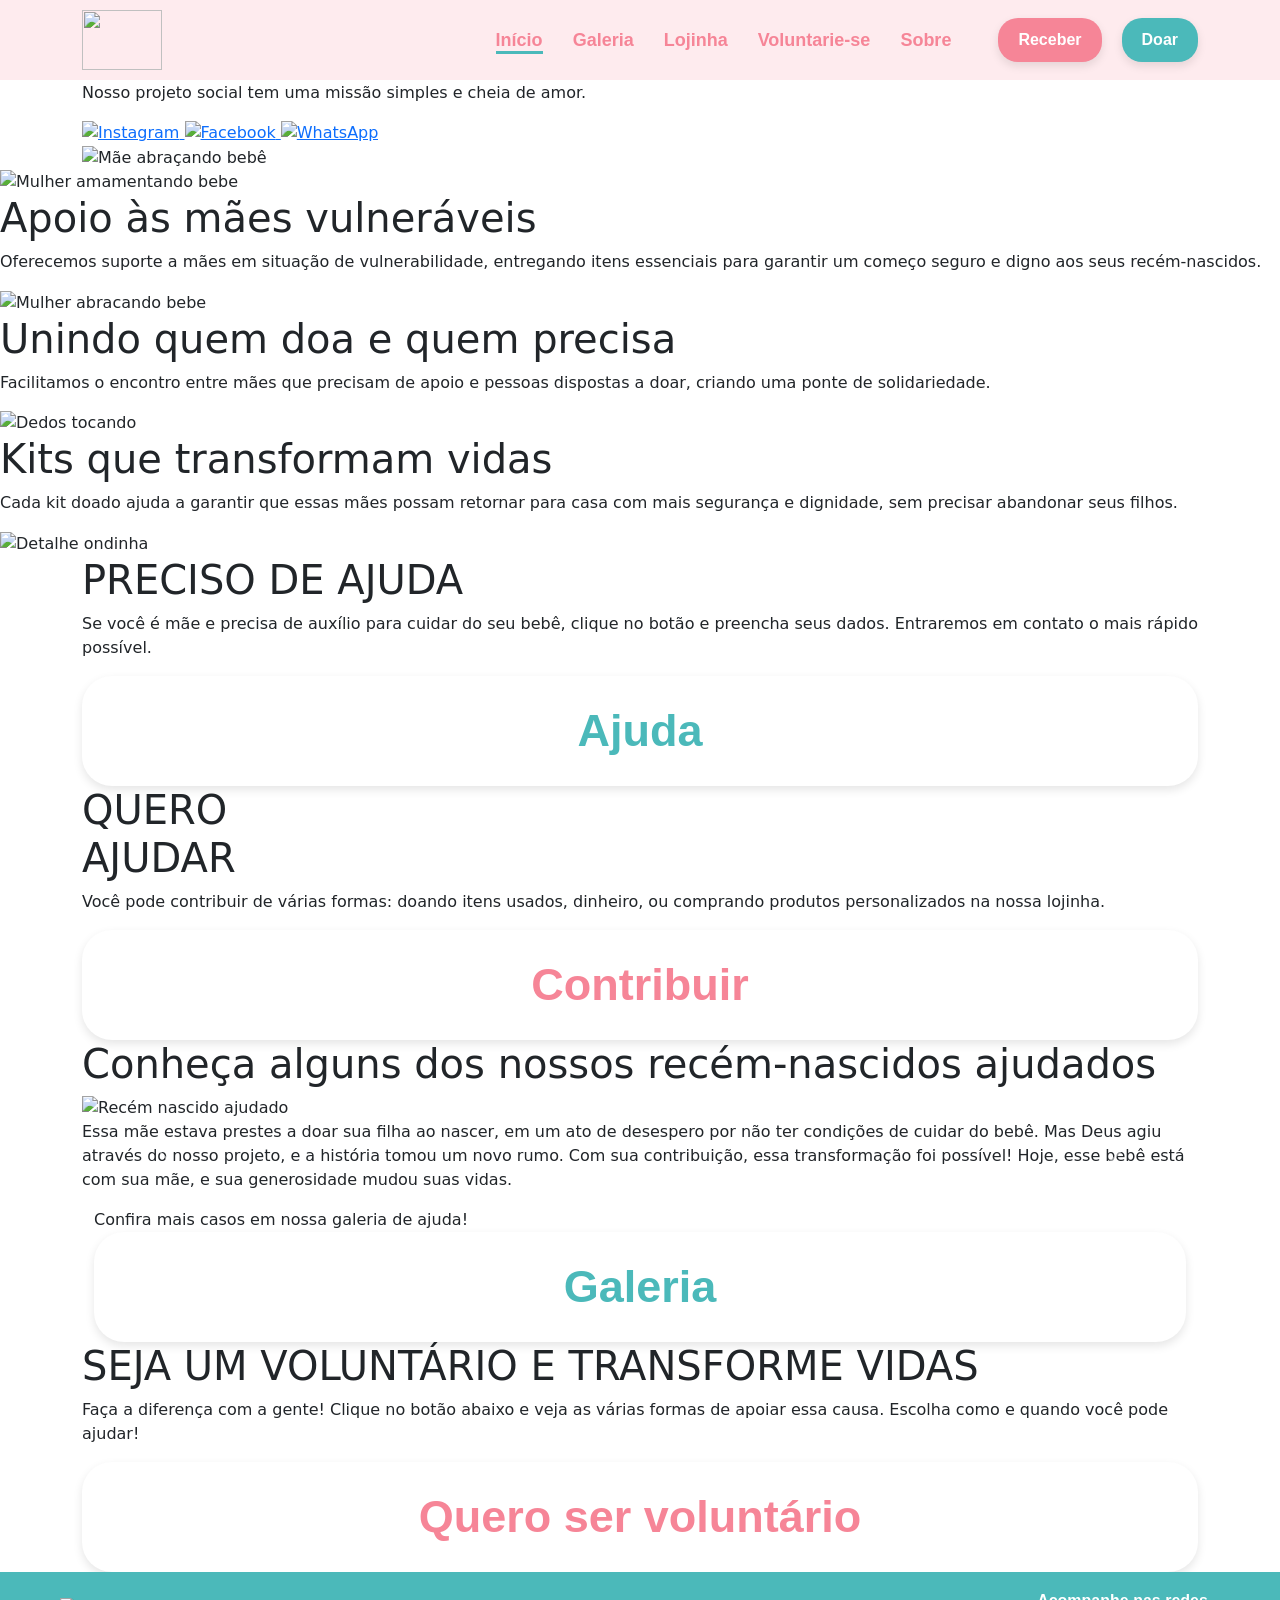
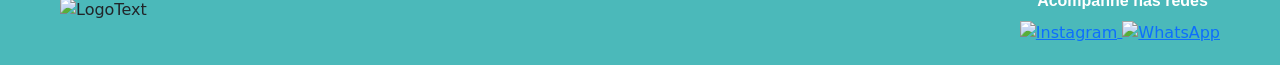
==== index.html @ 445edf2f "refatoração dos componentes js" ====
<!DOCTYPE html>
<html lang="pt-BR">
  <head>
    <meta charset="UTF-8" />
    <meta name="viewport" content="width=device-width, initial-scale=1" />
    <title>Abrace um RN</title>
    <link rel="icon" type="image/x-icon" href="assets/Logo.png" />
    <link
      href="https://fonts.googleapis.com/css2?family=Roboto:wght@300;400;500&display=swap"
      rel="stylesheet"
    />
    <link
      href="https://fonts.googleapis.com/icon?family=Material+Icons"
      rel="stylesheet"
    />
    <link
      href="https://cdn.jsdelivr.net/npm/bootstrap@5.3.5/dist/css/bootstrap.min.css"
      rel="stylesheet"
      integrity="sha384-SgOJa3DmI69IUzQ2PVdRZhwQ+dy64/BUtbMJw1MZ8t5HZApcHrRKUc4W0kG879m7"
      crossorigin="anonymous"
    />
    <link href="css/reset.css" rel="stylesheet" />
    <link href="css/globals.css" rel="stylesheet" />
    <link href="css/home.css" rel="stylesheet" />

    <script
      src="https://cdn.jsdelivr.net/npm/bootstrap@5.3.5/dist/js/bootstrap.min.js"
      integrity="sha384-VQqxDN0EQCkWoxt/0vsQvZswzTHUVOImccYmSyhJTp7kGtPed0Qcx8rK9h9YEgx+"
      crossorigin="anonymous"
      defer
    ></script>
    <script defer src="js/custom-elements.js"></script>
    <script type="module" src="src/pages/home/home-viewmodel.js"></script>
  </head>
  <body class="mat-typography">
    <app-header></app-header>

    <main>
      <section class="home-hero-container">
        <div class="container">
          <div class="home-hero__texts">
            <div aria-hidden="true" class="svg-blob">
              <img
                src="./assets/Blob inteiro.svg"
                alt="Fundo Rosa"
                class="svg-blob-image"
              />
            </div>

            <div class="home-hero__content">
              <h1>Bem-vindo ao Projeto <span>Abrace um Recém-nascido</span></h1>
              <p>
                Nosso projeto social tem uma missão simples e cheia de amor.
              </p>
              <div class="social-icons">
                <a target="_blank" href="https://www.instagram.com/abraceumrn/">
                  <img src="./assets/instagram.svg" alt="Instagram" />
                </a>
                <a target="_blank" href="#">
                  <img src="./assets/facebook.svg" alt="Facebook" />
                </a>
                <a
                  target="_blank"
                  href="https://api.whatsapp.com/send/?phone=5583987075415&text=&type=phone_number&app_absent=0"
                >
                  <img src="./assets/wpp.svg" alt="WhatsApp" />
                </a>
              </div>
            </div>
          </div>

          <div class="home-hero__img__container">
            <div class="home-hero__img">
              <img
                src="./assets/img-mulher-abracando-bebe.webp"
                alt="Mãe abraçando bebê"
              />
            </div>
          </div>
        </div>
      </section>

      <section class="app-missao">
        <div>
          <img
            src="./assets/svg-mulher-amamentando-bebe.svg"
            alt="Mulher amamentando bebe"
            class="svg-mulher-amamentando"
            width="131"
            height="160"
          />
          <h1>Apoio às mães vulneráveis</h1>
          <p>
            Oferecemos suporte a mães em situação de vulnerabilidade, entregando
            itens essenciais para garantir um começo seguro e digno aos seus
            recém-nascidos.
          </p>
        </div>
        <div>
          <img
            src="./assets/svg-mulher-abracando-bebe.svg"
            alt="Mulher abracando bebe"
            class="svg-mulher-abracando"
            width="158"
            height="160"
          />
          <h1>Unindo quem doa e quem precisa</h1>
          <p>
            Facilitamos o encontro entre mães que precisam de apoio e pessoas
            dispostas a doar, criando uma ponte de solidariedade.
          </p>
        </div>
        <div>
          <img
            src="./assets/svg-dedos-tocando.svg"
            alt="Dedos tocando"
            class="svg-dedos-tocando"
            width="180"
            height="122"
          />
          <h1>Kits que transformam vidas</h1>
          <p>
            Cada kit doado ajuda a garantir que essas mães possam retornar para
            casa com mais segurança e dignidade, sem precisar abandonar seus
            filhos.
          </p>
        </div>
      </section>

      <section class="app-participar-doacao">
        <img
          src="./assets/svg-detalhe-ondinha.svg"
          alt="Detalhe ondinha"
          class="svg-detalhe-ondinha"
        />

        <div class="container">
          <div class="container-preciso-ajuda card-participar-doacao">
            <h1>PRECISO DE AJUDA</h1>
            <p>
              Se você é mãe e precisa de auxílio para cuidar do seu bebê, clique
              no botão e preencha seus dados. Entraremos em contato o mais
              rápido possível.
            </p>
            <app-button href="receber.html" variant="branco-letra-azul"> Ajuda </app-button>
          </div>

          <div class="container-quero-ajuda card-participar-doacao">
            <h1>
              QUERO <br />
              AJUDAR
            </h1>
            <p>
              Você pode contribuir de várias formas: doando itens usados,
              dinheiro, ou comprando produtos personalizados na nossa lojinha.
            </p>
            <app-button href="doar-inicial.html" variant="branco-letra-rosa">
              Contribuir
            </app-button>
          </div>
        </div>
      </section>

      <section class="app-conhecer-ajudados container">
        <h1>Conheça alguns dos nossos <span>recém-nascidos </span> ajudados</h1>

        <div
          data-bs-ride="carousel"
          id="carousel-conhecer-ajudados"
          class="carousel slide"
        >
          <div class="carousel-inner-container">
            <button
              class="carousel-control-prev"
              type="button"
              data-bs-target="#carousel-conhecer-ajudados"
              data-bs-slide="prev"
            >
              <span
                class="carousel-control-prev-icon"
                aria-hidden="true"
              ></span>
              <span class="visually-hidden">Anterior</span>
            </button>

            <div class="carousel-inner">
              <!-- Rendered by HomeViewModel -->
            </div>

            <button
              class="carousel-control-next"
              type="button"
              data-bs-target="#carousel-conhecer-ajudados"
              data-bs-slide="next"
            >
              <span
                class="carousel-control-next-icon"
                aria-hidden="true"
              ></span>
              <span class="visually-hidden">Próximo</span>
            </button>
          </div>

          <div class="carousel-indicators">
            <!-- Rendered by HomeViewModel -->
          </div>
        </div>

        <div class="content-abaixo-de-ajudados container">
          <span>Confira mais casos em nossa galeria de ajuda!</span>
          <app-button variant="branco-letra-azul" href="galeria.html"> Galeria </app-button>
        </div>

        <div class="rolar-pra-cima"></div>
      </section>
      <section class="app-voluntarie-se">
        <div class="container-voluntarie-se container">
          <h1>SEJA UM VOLUNTÁRIO E TRANSFORME VIDAS</h1>
          <p>
            Faça a diferença com a gente! Clique no botão abaixo e veja as
            várias formas de apoiar essa causa. Escolha como e quando você pode
            ajudar!
          </p>
          <app-button variant="branco-letra-rosa" href="voluntarie-se.html">
            Quero ser voluntário
          </app-button>
        </div>
      </section>
    </main>

    <app-footer></app-footer>
  </body>
</html>
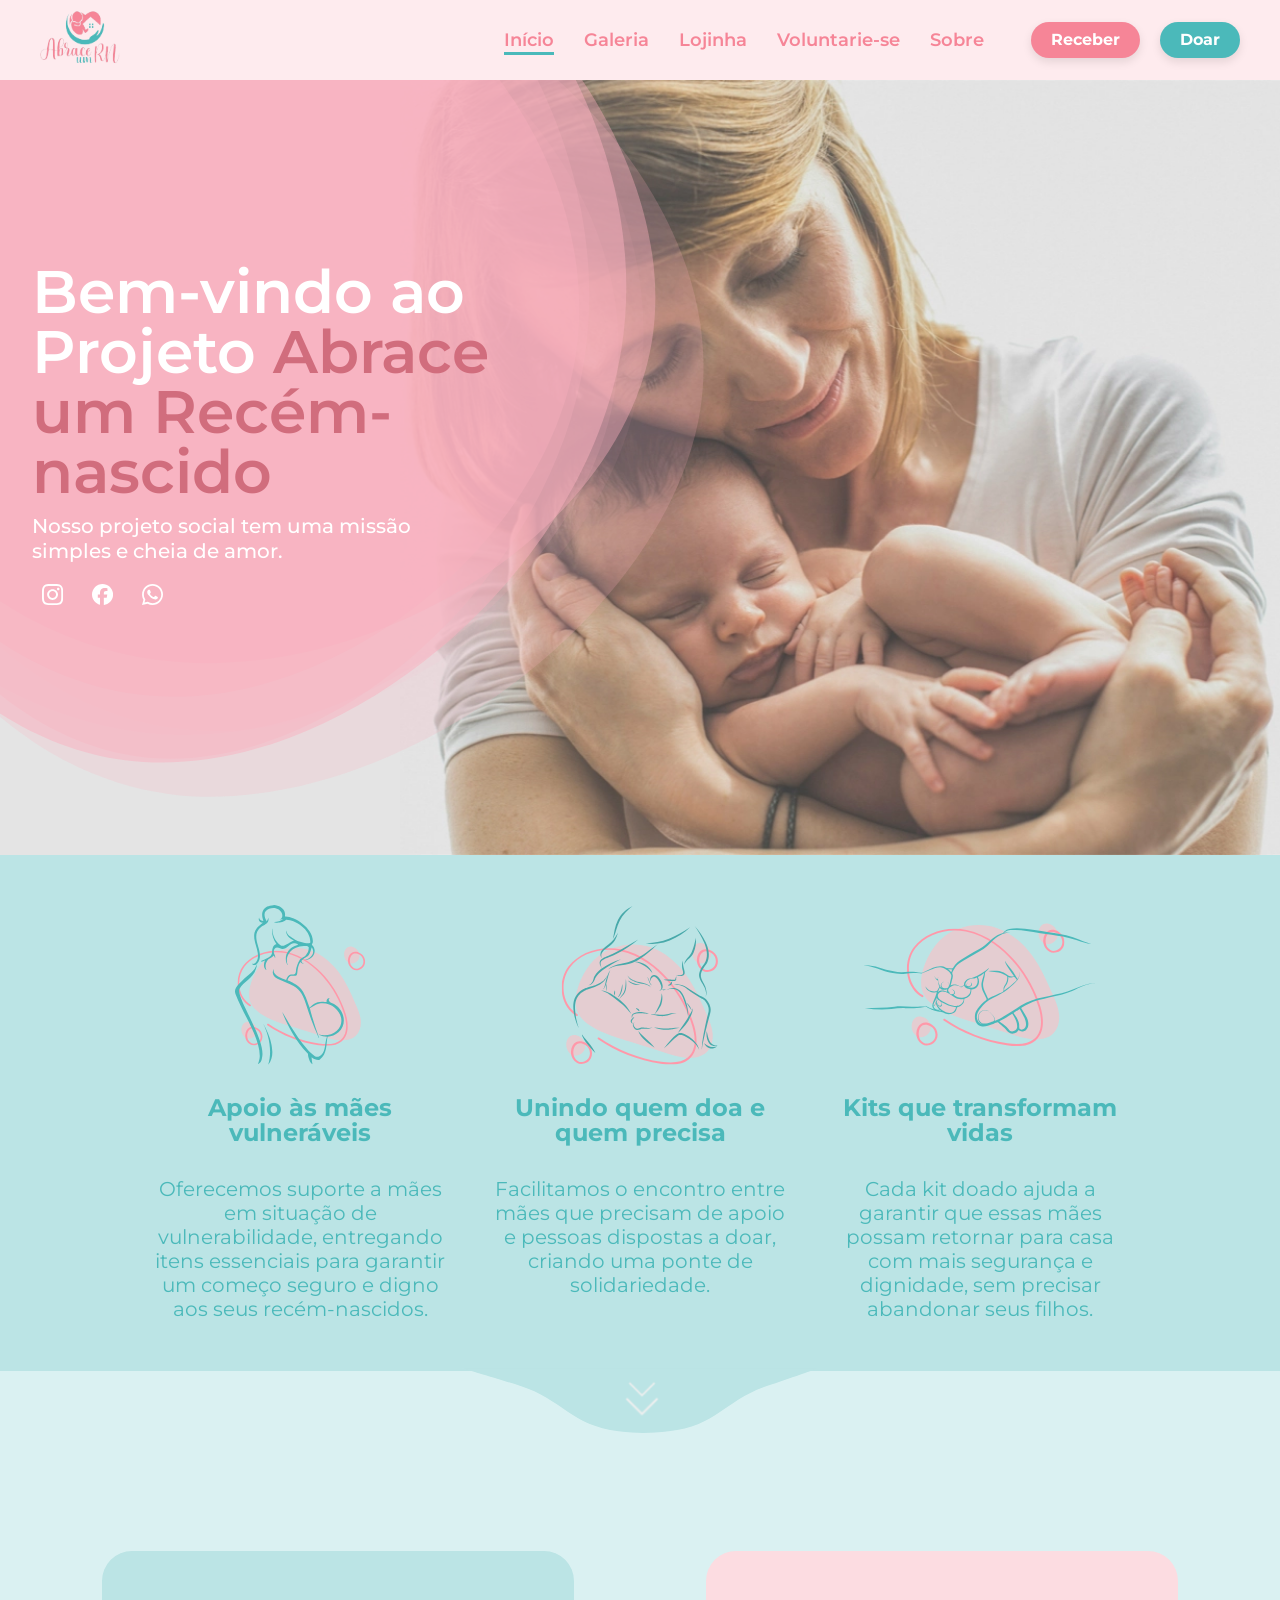
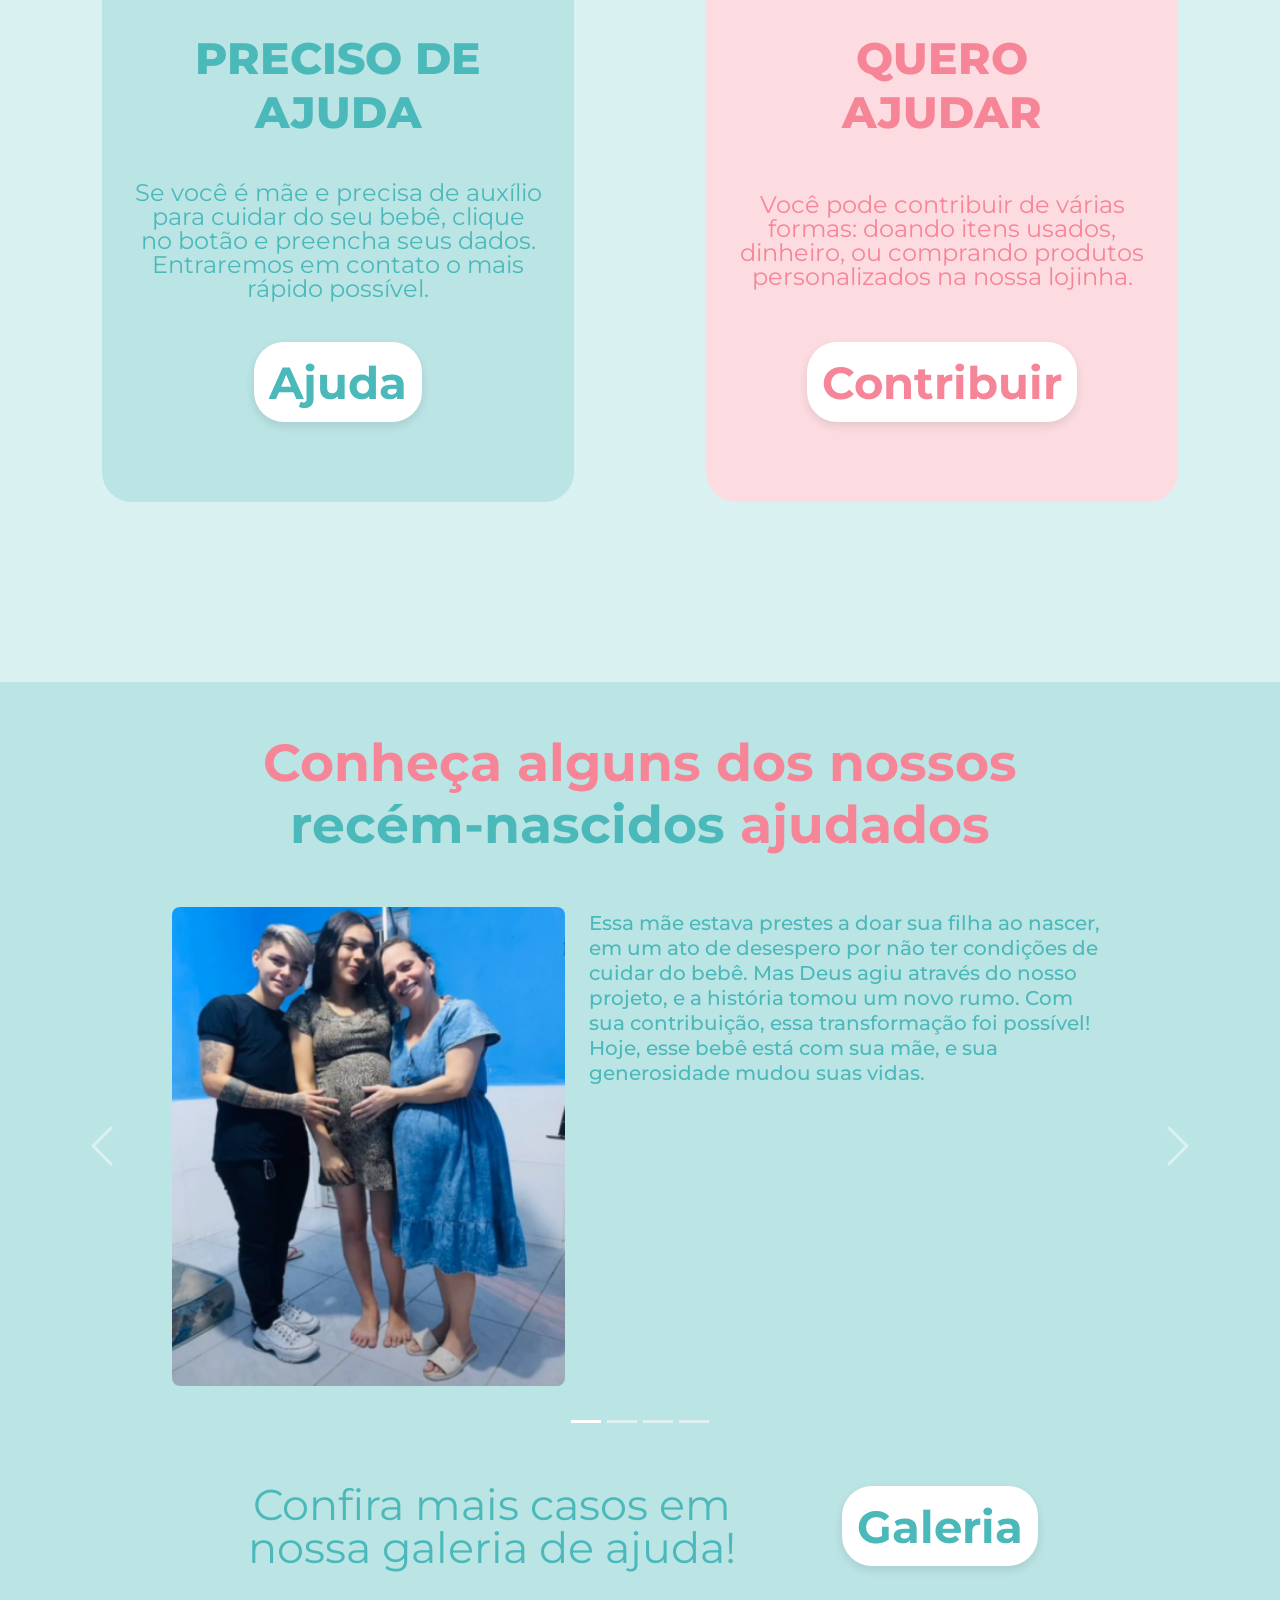
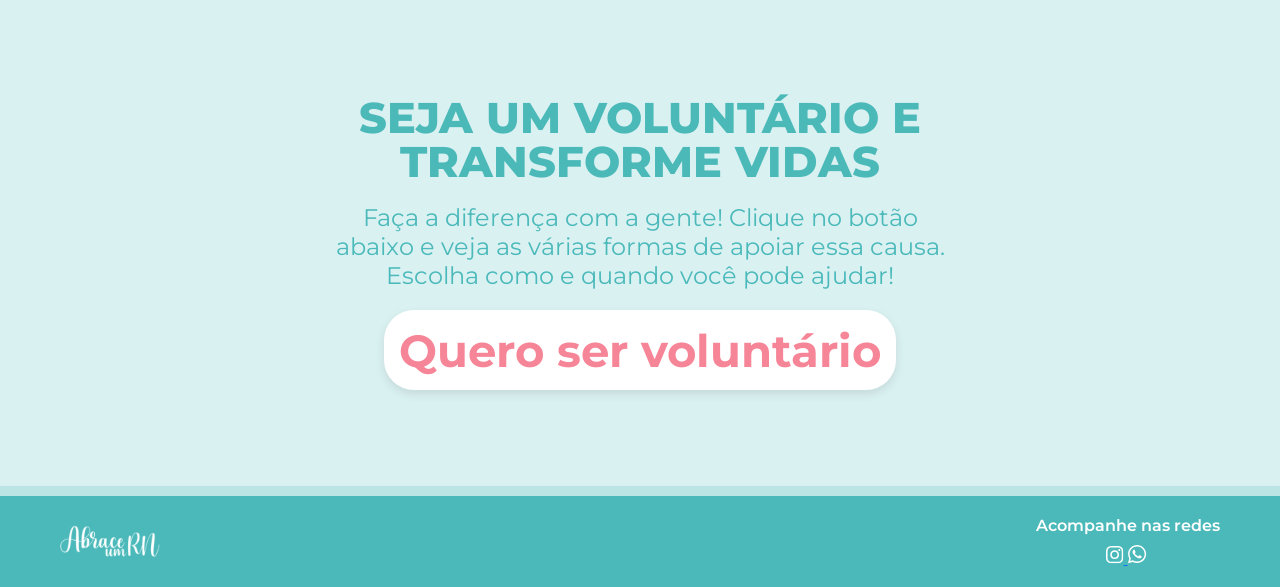
==== commit 5efb6833: "implementa a retafortação de assets e a mudanção das pasta js, css, e assets para dentro de src, alé" ====
--- a/index.html
+++ b/index.html
@@ -4,7 +4,7 @@
     <meta charset="UTF-8" />
     <meta name="viewport" content="width=device-width, initial-scale=1" />
     <title>Abrace um RN</title>
-    <link rel="icon" type="image/x-icon" href="assets/Logo.png" />
+    <link rel="icon" type="image/x-icon" href="src/assets/shared/Logo.png" />
     <link
       href="https://fonts.googleapis.com/css2?family=Roboto:wght@300;400;500&display=swap"
       rel="stylesheet"
@@ -19,9 +19,9 @@
       integrity="sha384-SgOJa3DmI69IUzQ2PVdRZhwQ+dy64/BUtbMJw1MZ8t5HZApcHrRKUc4W0kG879m7"
       crossorigin="anonymous"
     />
-    <link href="css/reset.css" rel="stylesheet" />
-    <link href="css/globals.css" rel="stylesheet" />
-    <link href="css/home.css" rel="stylesheet" />
+    <link href="src/css/reset.css" rel="stylesheet" />
+    <link href="src/css/globals.css" rel="stylesheet" />
+    <link href="src/css/home.css" rel="stylesheet" />
 
     <script
       src="https://cdn.jsdelivr.net/npm/bootstrap@5.3.5/dist/js/bootstrap.min.js"
@@ -29,7 +29,7 @@
       crossorigin="anonymous"
       defer
     ></script>
-    <script defer src="js/custom-elements.js"></script>
+    <script defer src="src/js/custom-elements.js"></script>
     <script type="module" src="src/pages/home/home-viewmodel.js"></script>
   </head>
   <body class="mat-typography">
@@ -41,7 +41,7 @@
           <div class="home-hero__texts">
             <div aria-hidden="true" class="svg-blob">
               <img
-                src="./assets/Blob inteiro.svg"
+                src="./src/assets/home/Blob inteiro.svg"
                 alt="Fundo Rosa"
                 class="svg-blob-image"
               />
@@ -54,16 +54,16 @@
               </p>
               <div class="social-icons">
                 <a target="_blank" href="https://www.instagram.com/abraceumrn/">
-                  <img src="./assets/instagram.svg" alt="Instagram" />
+                  <img src="./src/assets/shared/instagram.svg" alt="Instagram" />
                 </a>
                 <a target="_blank" href="#">
-                  <img src="./assets/facebook.svg" alt="Facebook" />
+                  <img src="./src/assets/home/facebook.svg" alt="Facebook" />
                 </a>
                 <a
                   target="_blank"
                   href="https://api.whatsapp.com/send/?phone=5583987075415&text=&type=phone_number&app_absent=0"
                 >
-                  <img src="./assets/wpp.svg" alt="WhatsApp" />
+                  <img src="./src/assets/shared/wpp.svg" alt="WhatsApp" />
                 </a>
               </div>
             </div>
@@ -72,7 +72,7 @@
           <div class="home-hero__img__container">
             <div class="home-hero__img">
               <img
-                src="./assets/img-mulher-abracando-bebe.webp"
+                src="./src/assets/home/img-mulher-abracando-bebe.webp"
                 alt="Mãe abraçando bebê"
               />
             </div>
@@ -83,7 +83,7 @@
       <section class="app-missao">
         <div>
           <img
-            src="./assets/svg-mulher-amamentando-bebe.svg"
+            src="./src/assets/home/svg-mulher-amamentando-bebe.svg"
             alt="Mulher amamentando bebe"
             class="svg-mulher-amamentando"
             width="131"
@@ -98,7 +98,7 @@
         </div>
         <div>
           <img
-            src="./assets/svg-mulher-abracando-bebe.svg"
+            src="./src/assets/home/svg-mulher-abracando-bebe.svg"
             alt="Mulher abracando bebe"
             class="svg-mulher-abracando"
             width="158"
@@ -112,7 +112,7 @@
         </div>
         <div>
           <img
-            src="./assets/svg-dedos-tocando.svg"
+            src="./src/assets/home/svg-dedos-tocando.svg"
             alt="Dedos tocando"
             class="svg-dedos-tocando"
             width="180"
@@ -129,7 +129,7 @@
 
       <section class="app-participar-doacao">
         <img
-          src="./assets/svg-detalhe-ondinha.svg"
+          src="./src/assets/home/svg-detalhe-ondinha.svg"
           alt="Detalhe ondinha"
           class="svg-detalhe-ondinha"
         />
--- a/src/css/globals.css
+++ b/src/css/globals.css
@@ -0,0 +1,339 @@
+@import "https://fonts.googleapis.com/css2?family=Montserrat:wght@400;500;600;700;800;900&display=swap";
+
+:root {
+  --rosa-claro: #feebee;
+  --rosa-escuro: #f68597;
+  --azul-claro: #bbe4e5;
+  --azul-medio: #8fd3d5;
+  --azul-escuro: #4bb9ba;
+
+  --header-height: 80px;
+}
+
+*,
+*:before,
+*:after {
+  margin: 0;
+  padding: 0;
+  box-sizing: border-box;
+}
+
+html,
+body {
+  margin: 0;
+  padding: 0;
+  height: 100%;
+}
+
+body {
+  font-family: "Montserrat", sans-serif;
+  background-color: var(--azul-claro);
+  color: var(--azul-escuro);
+  padding-top: var(--header-height);
+  min-height: 100vh;
+}
+
+.container {
+  max-width: calc(1256px + 2rem);
+  padding: 0 2rem;
+  width: 100%;
+  margin: 0 auto;
+}
+
+.toast {
+  color: #000;
+}
+
+@media (max-width: 768px) {
+  .container {
+    padding: 0 1rem;
+  }
+  
+}
+
+.bg-azul {
+  background-color: var(--azul-claro);
+  height: 100%;
+}
+
+/* Header */
+.app-header {
+  background-color: var(--rosa-claro);
+  width: 100%;
+  position: fixed;
+  top: 0;
+  left: 0;
+  z-index: 100;
+  height: var(--header-height);
+}
+
+.app-header-content {
+  display: flex;
+  align-items: center;
+  justify-content: space-between;
+  font-family: "Montserrat", sans-serif;
+  font-weight: 600;
+  height: 100%;
+}
+
+.desktop-nav {
+  display: flex;
+  align-items: center;
+  gap: 2rem;
+}
+
+.desktop-nav-links {
+  display: flex;
+  align-items: center;
+  list-style: none;
+  padding: 0;
+  margin: 0;
+}
+
+.desktop-nav-links li {
+  margin: 0 15px;
+}
+
+.desktop-nav-links a {
+  position: relative;
+  margin-bottom: 8px;
+  text-decoration: none;
+  color: var(--rosa-escuro);
+  font-size: 18px;
+}
+
+.desktop-nav-links a.active::after {
+  content: "";
+  position: absolute;
+  width: 100%;
+  height: 3px;
+  background-color: var(--azul-escuro);
+  bottom: 0;
+  left: 0;
+  transform: translateY(4px);
+}
+
+.desktop-nav-buttons {
+  display: flex;
+  align-items: center;
+  gap: 20px;
+}
+
+.nav-toggle {
+  display: none;
+  cursor: pointer;
+  margin-left: 150px;
+}
+
+.menu-icon {
+  display: flex;
+  flex-direction: column;
+  justify-content: space-between;
+  width: 30px;
+  height: 20px;
+}
+
+.menu-icon span {
+  display: block;
+  width: 100%;
+  height: 3px;
+  background-color: var(--rosa-escuro);
+  transition: 0.3s;
+}
+
+.sidebar-container {
+  --bs-offcanvas-bg: var(--rosa-claro);
+}
+
+.sidebar-nav-links {
+  list-style: none;
+  padding: 0 1rem;
+  margin: 0;
+  display: flex;
+  flex-direction: column;
+}
+
+.sidebar-nav-links li {
+  margin: 20px 0;
+}
+
+.sidebar-nav-links a {
+  text-decoration: none;
+  color: var(--rosa-escuro);
+  font-size: 18px;
+  position: relative;
+}
+
+.sidebar-nav-links a.active {
+  font-weight: bold;
+}
+
+.sidebar-nav-links a.active::after {
+  content: "";
+  position: absolute;
+  width: 100%;
+  height: 3px;
+  background-color: var(--azul-escuro);
+  bottom: 0;
+  left: 0;
+  transform: translateY(4px);
+}
+
+.sidebar-buttons {
+  display: flex;
+  align-items: center;
+  gap: 20px;
+}
+
+@media (min-width: 768px) {
+  .nav-toggle {
+    display: none;
+  }
+
+  .sidebar {
+    display: none;
+  }
+}
+
+@media (max-width: 1023px) {
+  .desktop-nav {
+    display: none;
+  }
+
+  .nav-toggle {
+    display: block;
+  }
+
+  .sidebar {
+    display: flex;
+    flex-direction: column;
+    gap: 1rem;
+  }
+}
+
+/* Footer */
+/* Envolve o conteúdo principal */
+.content {
+  flex: 1;
+}
+
+/* Estilo do footer */
+footer {
+  background-color: var(--azul-escuro);
+  padding: 20px 0;
+  text-align: center;
+  margin-top: auto;
+}
+
+.footer-container {
+  display: flex;
+  justify-content: space-between;
+  align-items: center;
+  max-width: 1200px;
+  margin: 0 auto;
+  padding: 0 20px;
+}
+
+.footer-left {
+  display: flex;
+  align-items: center;
+}
+
+.footer-logo {
+  height: 40px;
+  margin-right: 10px;
+}
+
+.footer-right p {
+  margin: 0 0 10px 0;
+  color: #fff;
+  text-align: right;
+  font-family: "Montserrat", sans-serif;
+  font-size: 16px;
+  font-weight: 600;
+  line-height: normal;
+  width: 188px;
+}
+
+.social-icons a img {
+  height: 24px;
+  margin: 0 10px;
+}
+
+.social-icons a {
+  text-decoration: none;
+}
+
+/* Botao */
+.botao {
+  display: flex;
+  align-items: center;
+  justify-content: center;
+  border: none;
+  outline: none;
+  font-weight: 700;
+  cursor: pointer;
+  border-radius: 30px;
+  text-decoration: none;
+  font-family: "Montserrat", sans-serif;
+  padding: 10px 20px;
+  font-size: 1rem;
+  transition: background-color 0.3s ease, color 0.3s ease, transform 0.3s ease;
+  box-shadow: 0 4px 10px rgba(0, 0, 0, 0.1);
+}
+
+.botao:hover {
+  opacity: 0.9;
+  transform: scale(1.05);
+}
+
+.botao:disabled {
+  opacity: 0.6;
+  cursor: not-allowed;
+}
+
+.botao.pequeno-rosa {
+  background-color: var(--rosa-escuro);
+  color: white;
+  border-radius: 20px;
+}
+
+.botao.pequeno-azul {
+  background-color: var(--azul-escuro);
+  color: white;
+  border-radius: 20px;
+}
+
+.botao.pequeno-branco {
+  background-color: white;
+  padding: 8px 30px;
+  border-radius: 10px;
+  color: var(--rosa-escuro);
+}
+
+.botao.branco-letra-azul {
+  background-color: white;
+  color: var(--azul-escuro);
+  height: 110px;
+  width: 100%;
+  font-size: 45px;
+}
+
+.botao.branco-letra-rosa {
+  background-color: white;
+  color: var(--rosa-escuro);
+  width: 100%;
+  height: 110px;
+  font-size: 45px;
+}
+
+.botao.rosa-letra-branca {
+  background-color: var(--rosa-escuro);
+  color: white;
+  width: 280px;
+  height: 100px;
+  padding: 15px;
+  font-size: 45.984px;
+  display: block;
+  margin: 0 auto;
+}
--- a/src/css/home.css
+++ b/src/css/home.css
@@ -0,0 +1,732 @@
+.home-hero-container {
+  background-color: #e4e4e4;
+  width: 100%;
+  height: auto;
+  margin: 0;
+  padding: 0;
+  overflow: hidden;
+}
+
+.home-hero-container .container {
+  display: flex;
+  justify-content: space-between;
+  flex-wrap: wrap-reverse;
+  position: relative;
+  height: calc(95vh - var(--header-height));
+  min-height: 600px;
+}
+
+.home-hero__texts {
+  flex: 1 1 416px;
+  width: 100%;
+  max-width: 472px;
+  margin-top: 15%;
+}
+
+.home-hero__texts .svg-blob {
+  position: absolute;
+  left: -25%;
+  top: -40%;
+  z-index: 1;
+  max-width: 1100px;
+  width: 100vw;
+  min-width: 880px;
+  pointer-events: none;
+}
+
+.home-hero__texts .svg-blob img {
+  width: 100%;
+  height: 100%;
+}
+
+.home-hero__content {
+  position: relative;
+  z-index: 2;
+  display: flex;
+  flex-direction: column;
+  gap: 0.75rem;
+  align-items: flex-start;
+  justify-content: center;
+}
+
+.home-hero__content h1 {
+  color: #ffffff;
+  font-size: 3.75rem;
+  font-weight: 600;
+  line-height: 3.75rem;
+}
+
+.home-hero__content h1 span {
+  color: #d16d7d;
+}
+
+.home-hero__content p {
+  color: #ffffff;
+  max-width: 400px;
+  width: 100%;
+  font-weight: 500;
+  font-size: 1.25rem;
+  line-height: 1.25;
+}
+
+.home-hero__content .social-icons {
+  display: flex;
+  align-items: center;
+  gap: 0.5rem;
+  margin-top: 0.5rem;
+}
+
+.home-hero__content .social-icons img {
+  width: 22px;
+  height: auto;
+}
+
+.home-hero__img__container {
+  display: flex;
+  flex: 1 1 670px;
+  height: 100%;
+  position: absolute;
+  top: 0;
+  right: 0;
+}
+
+.home-hero__img {
+  margin-top: auto;
+  height: 100%;
+}
+
+.home-hero__img img {
+  width: 100%;
+  height: 100%;
+  max-width: 100%;
+  object-fit: cover;
+}
+
+@media(max-width: 1149px) {
+  .home-hero__texts {
+    max-width: none;
+    flex-basis: 0%;
+  }
+
+  .home-hero__content {
+    max-width: 472px;
+  }
+
+  .home-hero__img {
+    height: 100%;
+    width: 100%;
+  }
+}
+
+@media(max-width: 1023px) {
+  .home-hero__img img {
+    transform: translateX(18rem);
+  }
+}
+
+/* Media Queries */
+@media (max-width: 768px) {
+  .home-hero__texts {
+    margin-top: 25%;
+  }
+
+  .home-hero__texts .svg-blob {
+    top: -155px;
+    width: 100%;
+    left: -175px;
+    min-width: 750px;
+  }
+
+  .home-hero__content h1 {
+    font-size: 3rem;
+    line-height: 3rem;
+  }
+
+  .home-hero__img img {
+    object-fit: initial;
+    transform: translateX(0);
+  }
+}
+
+.app-missao {
+  display: flex;
+  justify-content: center;
+  gap: 40px;
+  padding: 50px 40px;
+  background: var(--azul-claro);
+  flex-wrap: wrap;
+}
+
+.app-missao div {
+  text-align: center;
+  max-width: 300px;
+  flex-grow: 1;
+  display: flex;
+  flex-direction: column;
+  align-items: center;
+  height: 100%;
+}
+
+.app-missao img {
+  height: 160px;
+}
+
+.app-missao .svg-dedos-tocando {
+  max-width: 234px;
+  width: 100%;
+}
+
+.app-missao h1 {
+  display: flex;
+  flex-direction: column;
+  justify-content: center;
+  flex-shrink: 0;
+  color: var(--azul-escuro);
+  text-align: center;
+  font-size: 24px;
+  font-style: normal;
+  font-weight: 700;
+  line-height: 25px;
+  font-family: "Montserrat", sans-serif;
+  margin-bottom: 2rem;
+  margin-top: 30px;
+}
+
+#apoio-maes h1 {
+  width: 302px;
+  height: 92px;
+}
+
+#unindo-doadores h1 {
+  width: 301px;
+  height: 62px;
+}
+
+#kits-transformam-vidas h1 {
+  width: 336px;
+  height: 48px;
+}
+
+.app-missao p {
+  display: flex;
+  flex-direction: column;
+  justify-content: center;
+  flex-shrink: 0;
+  color: var(--azul-escuro);
+  text-align: center;
+  font-size: 20px;
+  font-style: normal;
+  font-weight: 400;
+  line-height: normal;
+}
+
+#apoio-maes p {
+  width: 300px;
+  height: 76.452px;
+}
+
+#unindo-doadores p {
+  width: 254px;
+  height: 88px;
+}
+
+#kits-transformam-vidas p {
+  width: 299px;
+  height: 90px;
+}
+
+/* Adiciona um ajuste responsivo */
+@media (max-width: 1024px) {
+  .app-missao {
+    flex-wrap: wrap;
+    gap: 20px;
+    padding: 50px 1.5rem;
+  }
+}
+
+.app-participar-doacao {
+  width: 100%;
+  background: #daf1f2;
+  position: relative;
+  padding: 180px 0;
+}
+
+.app-participar-doacao .container {
+  display: flex;
+  justify-content: space-between;
+  align-items: center;
+  flex-wrap: wrap;
+  gap: 50px;
+  max-width: 1140px;
+}
+
+@media(max-width: 1058px) {
+
+  .app-participar-doacao .container {
+    justify-content: center;
+  }
+}
+
+.app-participar-doacao .botao {
+  max-width: 320px;
+}
+
+.svg-detalhe-ondinha {
+  position: absolute;
+  top: -3px;
+  left: 50%;
+  transform: translateX(-50%);
+  z-index: 2;
+}
+
+.card-participar-doacao {
+  display: flex;
+  flex-direction: column;
+  align-items: center;
+  justify-content: center;
+  text-align: center;
+  gap: 1.25rem;
+  padding: 5rem 2rem;
+  border-radius: 30px;
+  height: 100%;
+  max-height: 580px;
+  max-width: 472px;
+  width: 100%;
+}
+
+.container-preciso-ajuda {
+  background: var(--azul-claro);
+}
+
+.container-quero-ajuda {
+  background: #fcdce1;
+}
+
+.card-participar-doacao h1 {
+  text-align: center;
+  font-weight: 800;
+  font-family: "Montserrat", sans-serif;
+  font-size: 2.75rem;
+  line-height: normal;
+}
+
+.card-participar-doacao p {
+  display: flex;
+  flex-direction: column;
+  justify-content: center;
+
+  max-width: 408px;
+  width: 100%;
+  height: 163px;
+
+  text-align: center;
+  font-size: 1.5rem;
+}
+
+@media (max-width: 768px) {
+  .card-participar-doacao {
+    padding: 3.5rem 1rem;
+  }
+
+  .card-participar-doacao h1 {
+    font-size: 2rem;
+  }
+
+  .card-participar-doacao p {
+    font-size: 1.25rem;
+    height: auto;
+    margin: 1rem 0;
+  }
+
+  .card-participar-doacao .botao {
+    font-size: 2rem;
+    height: auto;
+    padding: 1.5rem;
+    border-radius: 22px;
+  }
+}
+
+.container-preciso-ajuda h1 {
+  color: var(--azul-escuro);
+}
+
+.container-preciso-ajuda p {
+  color: var(--azul-escuro);
+}
+
+.container-quero-ajuda h1 {
+  color: var(--rosa-escuro);
+}
+
+.container-quero-ajuda p {
+  color: var(--rosa-escuro);
+}
+
+.app-conhecer-ajudados {
+  width: 100%;
+  flex-shrink: 0;
+
+  h1 {
+    width: 100%;
+    max-width: 800px;
+    margin: 50px auto;
+    color: var(--rosa-escuro);
+    text-align: center;
+    text-shadow: 0px 4px 4px rgba(0, 0, 0, 0);
+    font-size: 3.25rem;
+    font-weight: 700;
+    line-height: 1.2;
+  }
+
+  span {
+    color: var(--azul-escuro);
+  }
+
+  .container-ajudados {
+    max-width: 1400px;
+    width: 100%;
+    display: flex;
+    flex-shrink: 0;
+    gap: 20px;
+    border-radius: 60px;
+    background: #daf1f2;
+    margin: auto;
+    margin-top: 50px;
+    padding: 50px;
+
+    @media (max-width: 768px) {
+      width: 100%;
+      height: 100%;
+    }
+  }
+
+  .container-ajudados img {
+    width: 100%;
+    flex-shrink: 0;
+    border-radius: 30px;
+    flex-wrap: wrap;
+  }
+
+  .container-ajudados p {
+    width: 100%;
+    color: var(--azul-escuro);
+    text-align: justify;
+    font-size: 20px;
+    font-style: normal;
+    font-weight: 400;
+    line-height: normal;
+  }
+
+  .content-abaixo-de-ajudados {
+    margin-top: 50px;
+    margin-bottom: 30px;
+    width: 100%;
+    text-align: center;
+    align-items: center;
+    display: flex;
+    justify-content: center;
+    align-items: center;
+
+    @media (max-width: 768px) {
+      flex-direction: column;
+    }
+
+    span {
+      max-width: 500px;
+      height: 100%;
+      justify-content: space-between;
+      font-size: 43px;
+      font-style: normal;
+      font-weight: 400;
+      line-height: 43.624px;
+      word-wrap: break-word;
+      margin-right: 100px;
+
+      @media (max-width: 768px) {
+        margin-right: 0;
+        width: 100%;
+        margin-bottom: 25%;
+      }
+    }
+  }
+}
+
+.app-conhecer-ajudados .carousel {
+  max-width: 1440px;
+  margin: 0 auto;
+  --bs-carousel-indicator-active-bg: var(--azul-escuro);
+}
+
+#carousel-conhecer-ajudados .carousel-control-prev,
+#carousel-conhecer-ajudados .carousel-control-next {
+  position: static;
+  --bs-carousel-control-icon-filter: brightness(0) saturate(100%) invert(91%) sepia(86%) saturate(1663%) hue-rotate(143deg) brightness(79%) contrast(80%);
+}
+
+#carousel-conhecer-ajudados .carousel-control-next-icon,
+#carousel-conhecer-ajudados .carousel-control-prev-icon {
+  width: 3rem;
+  height: 3rem;
+}
+
+#carousel-conhecer-ajudados .carousel-indicators {
+  position: static;
+  margin-bottom: 0;
+  margin-top: 1.5rem;
+}
+
+#carousel-conhecer-ajudados .carousel-inner-container {
+  display: flex;
+  justify-content: center;
+  align-items: center;
+}
+
+.content-abaixo-de-ajudados .botao {
+  max-width: 320px;
+}
+
+.app-voluntarie-se {
+  width: 100%;
+  padding: 6rem 0;
+  flex-shrink: 0;
+  display: flex;
+  justify-content: center;
+  align-items: center;
+  background-color: #daf1f2;
+  margin-bottom: 10px;
+}
+
+.container-voluntarie-se {
+  display: flex;
+  flex-direction: column;
+  justify-content: center;
+  align-items: center;
+  text-align: center;
+  width: 100%;
+  max-width: 630px;
+}
+
+.container-voluntarie-se h1 {
+  font-size: 32px;
+  font-weight: 600;
+  margin-bottom: 20px;
+  color: #4cb9b9;
+  text-align: center;
+  text-shadow: 0px 4px 4px rgba(0, 0, 0, 0);
+  font-family: Montserrat, sans-serif;
+  font-size: 43px;
+  font-style: normal;
+  font-weight: 800;
+  line-height: 43.624px;
+  text-transform: uppercase;
+}
+
+.container-voluntarie-se p {
+  width: 609px;
+  color: #4bb9ba;
+  text-align: center;
+  font-family: Montserrat, sans-serif;
+  font-size: 24px;
+  font-style: normal;
+  font-weight: 400;
+  line-height: normal;
+  margin-bottom: 20px;
+
+  @media (max-width: 768px) {
+    width: 100%;
+    height: auto;
+  }
+}
+
+.container-voluntarie-se .botao {
+  font-size: 2rem;
+  width: max-content;
+}
+
+@media (max-width: 768px) {
+  .container-voluntarie-se h1 {
+    font-size: 2.25rem;
+  }
+
+  .container-voluntarie-se .botao {
+    width: 100%;
+  }
+}
+
+.card-ajudados {
+  display: flex;
+  gap: 1.5rem;
+}
+
+.card-ajudados img {
+  max-width: 393px;
+  width: 100%;
+  border-radius: 8px;
+  flex-shrink: 0;
+}
+
+.card-ajudados p {
+  font-size: 1.25rem;
+  line-height: 1.25;
+  font-weight: 500;
+  margin-top: 0.25rem;
+}
+
+@media (max-width: 920px) {
+  .card-ajudados {
+    flex-direction: column;
+    align-items: center;
+  }
+
+  .card-ajudados img {
+    height: 100%;
+    max-height: 424px;
+    object-fit: cover;
+    object-position: top;
+  }
+
+  .card-ajudados p {
+    text-align: center;
+  }
+}
+
+@media (max-width: 768px) {
+  .app-conhecer-ajudados.container {
+    padding: 0 1rem;
+  }
+
+  .app-conhecer-ajudados h1 {
+    font-size: 2.25rem;
+  }
+
+  .card-ajudados p {
+    font-size: 1.125rem;
+  }
+
+  #carousel-conhecer-ajudados .carousel-control-next-icon,
+  #carousel-conhecer-ajudados .carousel-control-prev-icon {
+    width: 2rem;
+    height: 2rem;
+  }
+
+  .img-carousel {
+    display: block;
+  }
+
+  .container-ajudados {
+    display: none !important;
+  }
+
+  .img-um {
+    display: flex;
+    justify-content: center;
+    align-items: center;
+    height: 100%;
+  }
+
+  .img-um img {
+    max-width: 100%;
+    max-height: 100%;
+    border-radius: 20px;
+  }
+}
+
+.image-container {
+  position: relative;
+  z-index: 1;
+}
+
+.text-overlay {
+  position: absolute;
+  top: 100%;
+  left: 0;
+  right: 0;
+  bottom: 0;
+  background: rgba(0, 0, 0, 0.7);
+  color: white;
+  padding: 20px;
+  z-index: 2;
+  transition: top 0.5s ease-in-out;
+}
+
+.text-overlay.show {
+  top: 0;
+}
+
+.pull-up-btn {
+  position: absolute;
+  bottom: 40px;
+  left: 50%;
+  transform: translateX(-50%);
+  width: 40px;
+  height: 40px;
+  border-radius: 50%;
+  background-color: rgba(0, 0, 0, 0.7);
+  color: white;
+  font-size: 18px;
+  font-weight: bold;
+  border: none;
+  cursor: pointer;
+  display: flex;
+  justify-content: center;
+  align-items: center;
+  transition: background-color 0.3s ease;
+}
+
+.pull-up-btn:hover {
+  background-color: rgba(0, 0, 0, 0.9);
+}
+
+.pull-up-btn:focus {
+  outline: none;
+}
+
+.close-btn {
+  position: absolute;
+  top: 10px;
+  right: 10px;
+  font-size: 24px;
+  background: none;
+  color: white;
+  border: none;
+  cursor: pointer;
+  transition: color 0.3s ease;
+}
+
+.close-btn:hover {
+  color: #f00;
+}
+
+.btn-show {
+  display: none;
+}
+
+.arrow-icon {
+  display: inline-block;
+  width: 0;
+  height: 0;
+  border-left: 8px solid transparent;
+  border-right: 8px solid transparent;
+  border-bottom: 12px solid white;
+  /* Change color as needed */
+  transform: rotate(0deg);
+  /* Default: down arrow */
+}
+
+/* Add custom properties to control rotation for direction */
+.arrow-icon[data-direction="up"] {
+  transform: rotate(180deg);
+}
+
+.arrow-icon[data-direction="right"] {
+  transform: rotate(90deg);
+}
+
+.arrow-icon[data-direction="left"] {
+  transform: rotate(270deg);
+}
+
+.arrow-icon:hover {
+  border-bottom-color: gray;
+  /* Change color on hover */
+}
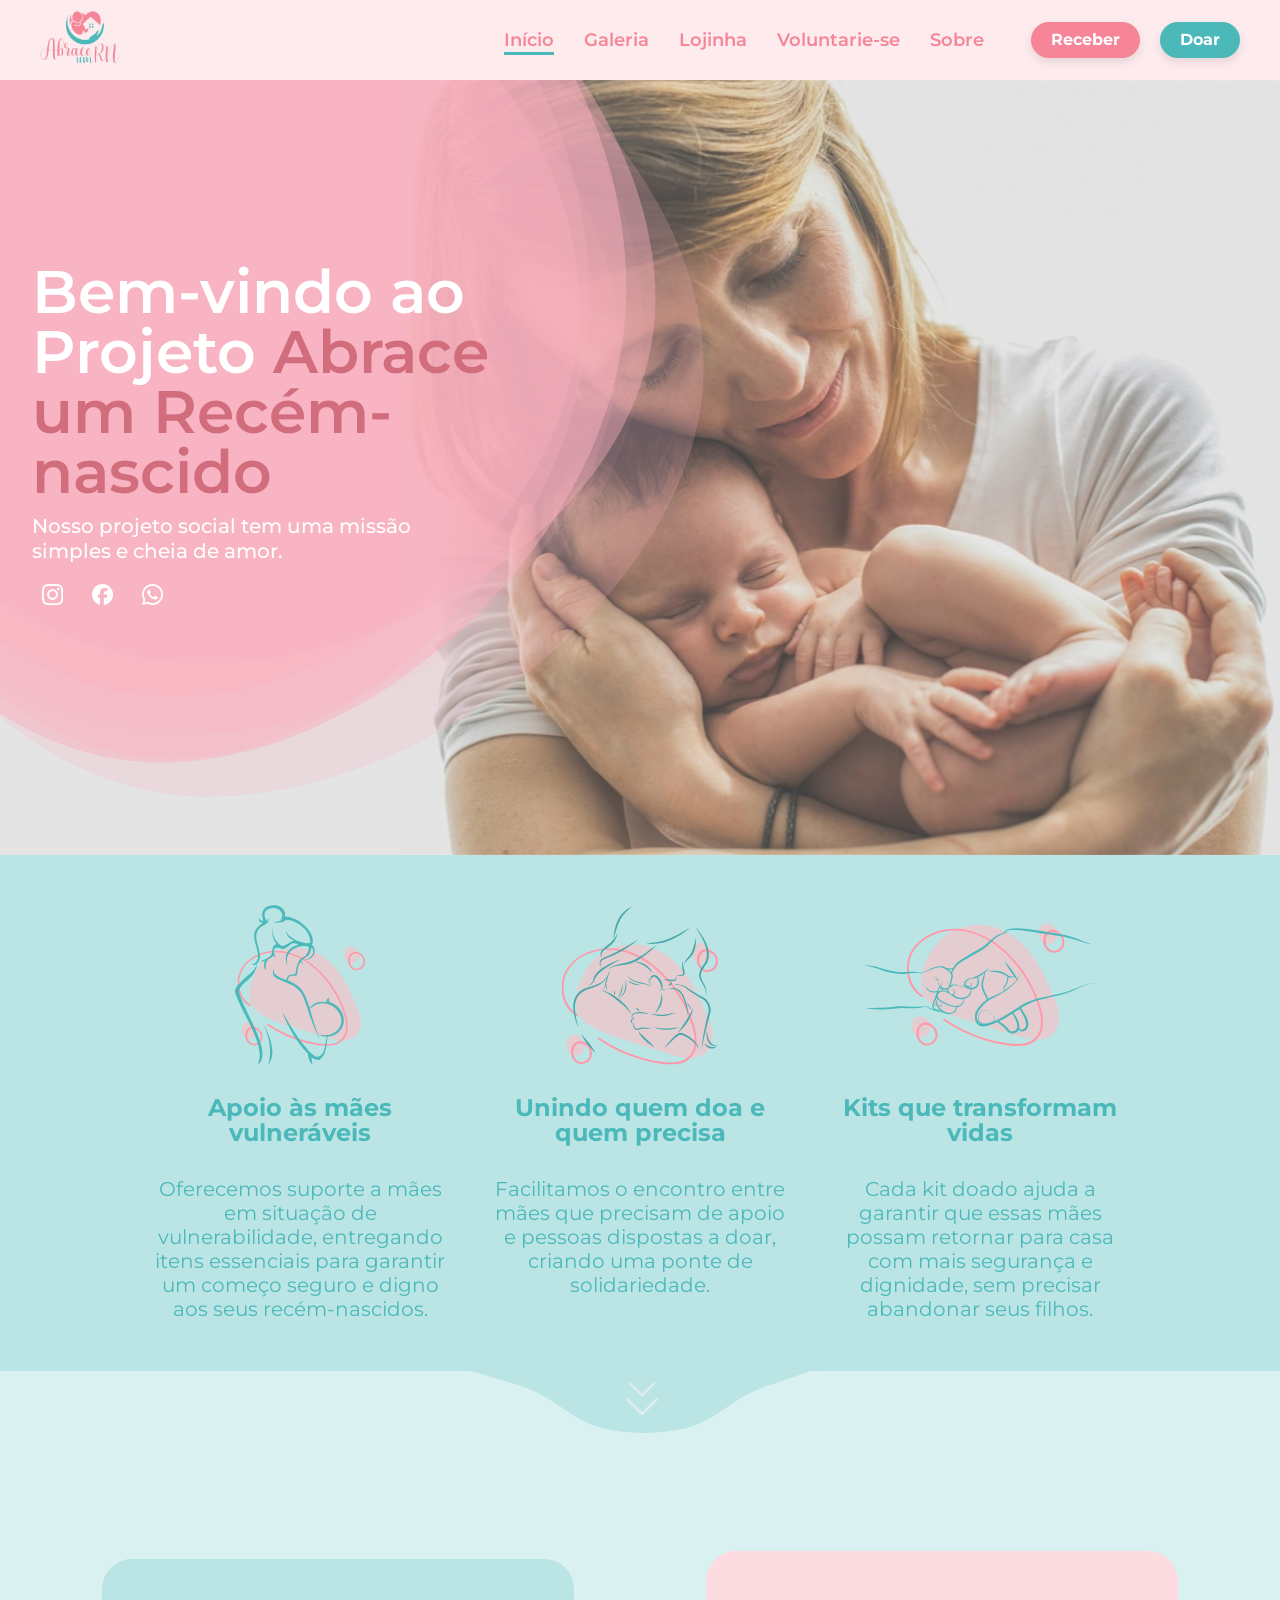
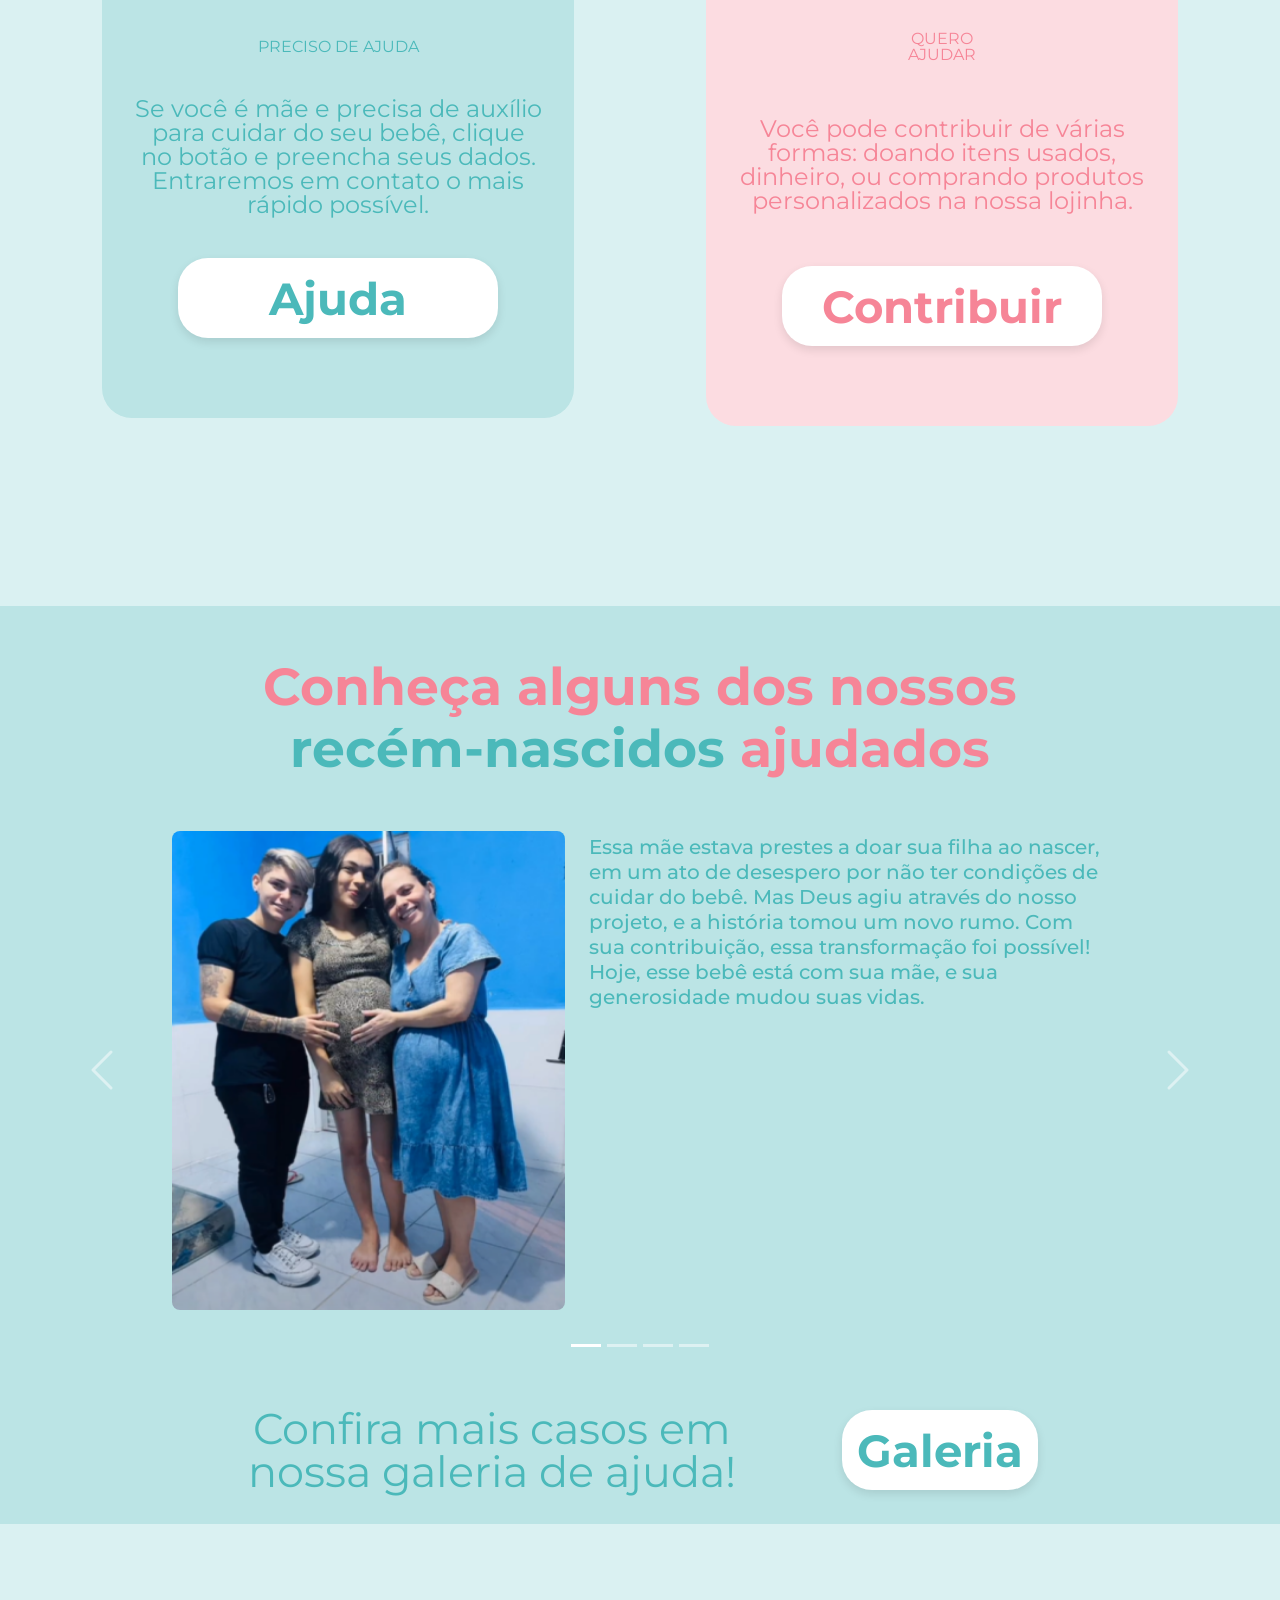
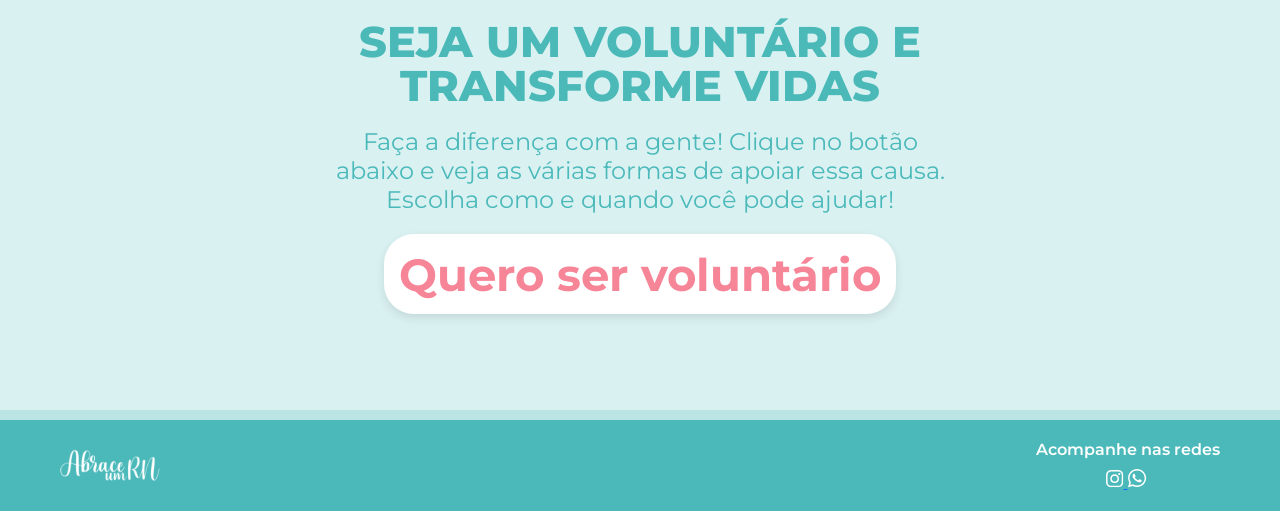
==== commit 796d7a5d: "implementa a refatoração da pasta css, componentes sub-dividios e estelização global unificada em um" ====
--- a/index.html
+++ b/index.html
@@ -19,9 +19,9 @@
       integrity="sha384-SgOJa3DmI69IUzQ2PVdRZhwQ+dy64/BUtbMJw1MZ8t5HZApcHrRKUc4W0kG879m7"
       crossorigin="anonymous"
     />
-    <link href="src/css/reset.css" rel="stylesheet" />
-    <link href="src/css/globals.css" rel="stylesheet" />
-    <link href="src/css/home.css" rel="stylesheet" />
+    <link href="src/shared/css/reset.css" rel="stylesheet" />
+    <link href="src/shared/css/globals.css" rel="stylesheet" />
+    <link href="src/pages/home/home.css" rel="stylesheet" />
 
     <script
       src="https://cdn.jsdelivr.net/npm/bootstrap@5.3.5/dist/js/bootstrap.min.js"
@@ -135,29 +135,29 @@
         />
 
         <div class="container">
-          <div class="container-preciso-ajuda card-participar-doacao">
-            <h1>PRECISO DE AJUDA</h1>
-            <p>
+          <action-card variant="azul">
+            <h1 slot="title">PRECISO DE AJUDA</h1>
+            <p slot="description">
               Se você é mãe e precisa de auxílio para cuidar do seu bebê, clique
               no botão e preencha seus dados. Entraremos em contato o mais
               rápido possível.
             </p>
-            <app-button href="receber.html" variant="branco-letra-azul"> Ajuda </app-button>
-          </div>
-
-          <div class="container-quero-ajuda card-participar-doacao">
-            <h1>
+            <app-button slot="action" href="receber.html" variant="branco-letra-azul"> Ajuda </app-button>
+          </action-card>
+
+          <action-card variant="rosa">
+            <h1 slot="title">
               QUERO <br />
               AJUDAR
             </h1>
-            <p>
+            <p slot="description">
               Você pode contribuir de várias formas: doando itens usados,
               dinheiro, ou comprando produtos personalizados na nossa lojinha.
             </p>
-            <app-button href="doar-inicial.html" variant="branco-letra-rosa">
+            <app-button slot="action" href="doar-inicial.html" variant="branco-letra-rosa">
               Contribuir
             </app-button>
-          </div>
+          </action-card>
         </div>
       </section>
 
--- a/src/shared/css/globals.css
+++ b/src/shared/css/globals.css
@@ -0,0 +1,339 @@
+@import "https://fonts.googleapis.com/css2?family=Montserrat:wght@400;500;600;700;800;900&display=swap";
+
+:root {
+  --rosa-claro: #feebee;
+  --rosa-escuro: #f68597;
+  --azul-claro: #bbe4e5;
+  --azul-medio: #8fd3d5;
+  --azul-escuro: #4bb9ba;
+
+  --header-height: 80px;
+}
+
+*,
+*:before,
+*:after {
+  margin: 0;
+  padding: 0;
+  box-sizing: border-box;
+}
+
+html,
+body {
+  margin: 0;
+  padding: 0;
+  height: 100%;
+}
+
+body {
+  font-family: "Montserrat", sans-serif;
+  background-color: var(--azul-claro);
+  color: var(--azul-escuro);
+  padding-top: var(--header-height);
+  min-height: 100vh;
+}
+
+.container {
+  max-width: calc(1256px + 2rem);
+  padding: 0 2rem;
+  width: 100%;
+  margin: 0 auto;
+}
+
+.toast {
+  color: #000;
+}
+
+@media (max-width: 768px) {
+  .container {
+    padding: 0 1rem;
+  }
+  
+}
+
+.bg-azul {
+  background-color: var(--azul-claro);
+  height: 100%;
+}
+
+/* Header */
+.app-header {
+  background-color: var(--rosa-claro);
+  width: 100%;
+  position: fixed;
+  top: 0;
+  left: 0;
+  z-index: 100;
+  height: var(--header-height);
+}
+
+.app-header-content {
+  display: flex;
+  align-items: center;
+  justify-content: space-between;
+  font-family: "Montserrat", sans-serif;
+  font-weight: 600;
+  height: 100%;
+}
+
+.desktop-nav {
+  display: flex;
+  align-items: center;
+  gap: 2rem;
+}
+
+.desktop-nav-links {
+  display: flex;
+  align-items: center;
+  list-style: none;
+  padding: 0;
+  margin: 0;
+}
+
+.desktop-nav-links li {
+  margin: 0 15px;
+}
+
+.desktop-nav-links a {
+  position: relative;
+  margin-bottom: 8px;
+  text-decoration: none;
+  color: var(--rosa-escuro);
+  font-size: 18px;
+}
+
+.desktop-nav-links a.active::after {
+  content: "";
+  position: absolute;
+  width: 100%;
+  height: 3px;
+  background-color: var(--azul-escuro);
+  bottom: 0;
+  left: 0;
+  transform: translateY(4px);
+}
+
+.desktop-nav-buttons {
+  display: flex;
+  align-items: center;
+  gap: 20px;
+}
+
+.nav-toggle {
+  display: none;
+  cursor: pointer;
+  margin-left: 150px;
+}
+
+.menu-icon {
+  display: flex;
+  flex-direction: column;
+  justify-content: space-between;
+  width: 30px;
+  height: 20px;
+}
+
+.menu-icon span {
+  display: block;
+  width: 100%;
+  height: 3px;
+  background-color: var(--rosa-escuro);
+  transition: 0.3s;
+}
+
+.sidebar-container {
+  --bs-offcanvas-bg: var(--rosa-claro);
+}
+
+.sidebar-nav-links {
+  list-style: none;
+  padding: 0 1rem;
+  margin: 0;
+  display: flex;
+  flex-direction: column;
+}
+
+.sidebar-nav-links li {
+  margin: 20px 0;
+}
+
+.sidebar-nav-links a {
+  text-decoration: none;
+  color: var(--rosa-escuro);
+  font-size: 18px;
+  position: relative;
+}
+
+.sidebar-nav-links a.active {
+  font-weight: bold;
+}
+
+.sidebar-nav-links a.active::after {
+  content: "";
+  position: absolute;
+  width: 100%;
+  height: 3px;
+  background-color: var(--azul-escuro);
+  bottom: 0;
+  left: 0;
+  transform: translateY(4px);
+}
+
+.sidebar-buttons {
+  display: flex;
+  align-items: center;
+  gap: 20px;
+}
+
+@media (min-width: 768px) {
+  .nav-toggle {
+    display: none;
+  }
+
+  .sidebar {
+    display: none;
+  }
+}
+
+@media (max-width: 1023px) {
+  .desktop-nav {
+    display: none;
+  }
+
+  .nav-toggle {
+    display: block;
+  }
+
+  .sidebar {
+    display: flex;
+    flex-direction: column;
+    gap: 1rem;
+  }
+}
+
+/* Footer */
+/* Envolve o conteúdo principal */
+.content {
+  flex: 1;
+}
+
+/* Estilo do footer */
+footer {
+  background-color: var(--azul-escuro);
+  padding: 20px 0;
+  text-align: center;
+  margin-top: auto;
+}
+
+.footer-container {
+  display: flex;
+  justify-content: space-between;
+  align-items: center;
+  max-width: 1200px;
+  margin: 0 auto;
+  padding: 0 20px;
+}
+
+.footer-left {
+  display: flex;
+  align-items: center;
+}
+
+.footer-logo {
+  height: 40px;
+  margin-right: 10px;
+}
+
+.footer-right p {
+  margin: 0 0 10px 0;
+  color: #fff;
+  text-align: right;
+  font-family: "Montserrat", sans-serif;
+  font-size: 16px;
+  font-weight: 600;
+  line-height: normal;
+  width: 188px;
+}
+
+.social-icons a img {
+  height: 24px;
+  margin: 0 10px;
+}
+
+.social-icons a {
+  text-decoration: none;
+}
+
+/* Botao */
+.botao {
+  display: flex;
+  align-items: center;
+  justify-content: center;
+  border: none;
+  outline: none;
+  font-weight: 700;
+  cursor: pointer;
+  border-radius: 30px;
+  text-decoration: none;
+  font-family: "Montserrat", sans-serif;
+  padding: 10px 20px;
+  font-size: 1rem;
+  transition: background-color 0.3s ease, color 0.3s ease, transform 0.3s ease;
+  box-shadow: 0 4px 10px rgba(0, 0, 0, 0.1);
+}
+
+.botao:hover {
+  opacity: 0.9;
+  transform: scale(1.05);
+}
+
+.botao:disabled {
+  opacity: 0.6;
+  cursor: not-allowed;
+}
+
+.botao.pequeno-rosa {
+  background-color: var(--rosa-escuro);
+  color: white;
+  border-radius: 20px;
+}
+
+.botao.pequeno-azul {
+  background-color: var(--azul-escuro);
+  color: white;
+  border-radius: 20px;
+}
+
+.botao.pequeno-branco {
+  background-color: white;
+  padding: 8px 30px;
+  border-radius: 10px;
+  color: var(--rosa-escuro);
+}
+
+.botao.branco-letra-azul {
+  background-color: white;
+  color: var(--azul-escuro);
+  height: 110px;
+  width: 100%;
+  font-size: 45px;
+}
+
+.botao.branco-letra-rosa {
+  background-color: white;
+  color: var(--rosa-escuro);
+  width: 100%;
+  height: 110px;
+  font-size: 45px;
+}
+
+.botao.rosa-letra-branca {
+  background-color: var(--rosa-escuro);
+  color: white;
+  width: 280px;
+  height: 100px;
+  padding: 15px;
+  font-size: 45.984px;
+  display: block;
+  margin: 0 auto;
+}
--- a/src/pages/home/home.css
+++ b/src/pages/home/home.css
@@ -0,0 +1,646 @@
+.home-hero-container {
+  background-color: #e4e4e4;
+  width: 100%;
+  height: auto;
+  margin: 0;
+  padding: 0;
+  overflow: hidden;
+}
+
+.home-hero-container .container {
+  display: flex;
+  justify-content: space-between;
+  flex-wrap: wrap-reverse;
+  position: relative;
+  height: calc(95vh - var(--header-height));
+  min-height: 600px;
+}
+
+.home-hero__texts {
+  flex: 1 1 416px;
+  width: 100%;
+  max-width: 472px;
+  margin-top: 15%;
+}
+
+.home-hero__texts .svg-blob {
+  position: absolute;
+  left: -25%;
+  top: -40%;
+  z-index: 1;
+  max-width: 1100px;
+  width: 100vw;
+  min-width: 880px;
+  pointer-events: none;
+}
+
+.home-hero__texts .svg-blob img {
+  width: 100%;
+  height: 100%;
+}
+
+.home-hero__content {
+  position: relative;
+  z-index: 2;
+  display: flex;
+  flex-direction: column;
+  gap: 0.75rem;
+  align-items: flex-start;
+  justify-content: center;
+}
+
+.home-hero__content h1 {
+  color: #ffffff;
+  font-size: 3.75rem;
+  font-weight: 600;
+  line-height: 3.75rem;
+}
+
+.home-hero__content h1 span {
+  color: #d16d7d;
+}
+
+.home-hero__content p {
+  color: #ffffff;
+  max-width: 400px;
+  width: 100%;
+  font-weight: 500;
+  font-size: 1.25rem;
+  line-height: 1.25;
+}
+
+.home-hero__content .social-icons {
+  display: flex;
+  align-items: center;
+  gap: 0.5rem;
+  margin-top: 0.5rem;
+}
+
+.home-hero__content .social-icons img {
+  width: 22px;
+  height: auto;
+}
+
+.home-hero__img__container {
+  display: flex;
+  flex: 1 1 670px;
+  height: 100%;
+  position: absolute;
+  top: 0;
+  right: 0;
+}
+
+.home-hero__img {
+  margin-top: auto;
+  height: 100%;
+}
+
+.home-hero__img img {
+  width: 100%;
+  height: 100%;
+  max-width: 100%;
+  object-fit: cover;
+}
+
+@media(max-width: 1149px) {
+  .home-hero__texts {
+    max-width: none;
+    flex-basis: 0%;
+  }
+
+  .home-hero__content {
+    max-width: 472px;
+  }
+
+  .home-hero__img {
+    height: 100%;
+    width: 100%;
+  }
+}
+
+@media(max-width: 1023px) {
+  .home-hero__img img {
+    transform: translateX(18rem);
+  }
+}
+
+/* Media Queries */
+@media (max-width: 768px) {
+  .home-hero__texts {
+    margin-top: 25%;
+  }
+
+  .home-hero__texts .svg-blob {
+    top: -155px;
+    width: 100%;
+    left: -175px;
+    min-width: 750px;
+  }
+
+  .home-hero__content h1 {
+    font-size: 3rem;
+    line-height: 3rem;
+  }
+
+  .home-hero__img img {
+    object-fit: initial;
+    transform: translateX(0);
+  }
+}
+
+.app-missao {
+  display: flex;
+  justify-content: center;
+  gap: 40px;
+  padding: 50px 40px;
+  background: var(--azul-claro);
+  flex-wrap: wrap;
+}
+
+.app-missao div {
+  text-align: center;
+  max-width: 300px;
+  flex-grow: 1;
+  display: flex;
+  flex-direction: column;
+  align-items: center;
+  height: 100%;
+}
+
+.app-missao img {
+  height: 160px;
+}
+
+.app-missao .svg-dedos-tocando {
+  max-width: 234px;
+  width: 100%;
+}
+
+.app-missao h1 {
+  display: flex;
+  flex-direction: column;
+  justify-content: center;
+  flex-shrink: 0;
+  color: var(--azul-escuro);
+  text-align: center;
+  font-size: 24px;
+  font-style: normal;
+  font-weight: 700;
+  line-height: 25px;
+  font-family: "Montserrat", sans-serif;
+  margin-bottom: 2rem;
+  margin-top: 30px;
+}
+
+#apoio-maes h1 {
+  width: 302px;
+  height: 92px;
+}
+
+#unindo-doadores h1 {
+  width: 301px;
+  height: 62px;
+}
+
+#kits-transformam-vidas h1 {
+  width: 336px;
+  height: 48px;
+}
+
+.app-missao p {
+  display: flex;
+  flex-direction: column;
+  justify-content: center;
+  flex-shrink: 0;
+  color: var(--azul-escuro);
+  text-align: center;
+  font-size: 20px;
+  font-style: normal;
+  font-weight: 400;
+  line-height: normal;
+}
+
+#apoio-maes p {
+  width: 300px;
+  height: 76.452px;
+}
+
+#unindo-doadores p {
+  width: 254px;
+  height: 88px;
+}
+
+#kits-transformam-vidas p {
+  width: 299px;
+  height: 90px;
+}
+
+/* Adiciona um ajuste responsivo */
+@media (max-width: 1024px) {
+  .app-missao {
+    flex-wrap: wrap;
+    gap: 20px;
+    padding: 50px 1.5rem;
+  }
+}
+
+.app-participar-doacao {
+  width: 100%;
+  background: #daf1f2;
+  position: relative;
+  padding: 180px 0;
+}
+
+.app-participar-doacao .container {
+  display: flex;
+  justify-content: space-between;
+  align-items: center;
+  flex-wrap: wrap;
+  gap: 50px;
+  max-width: 1140px;
+}
+
+@media(max-width: 1058px) {
+
+  .app-participar-doacao .container {
+    justify-content: center;
+  }
+}
+
+
+.svg-detalhe-ondinha {
+  position: absolute;
+  top: -3px;
+  left: 50%;
+  transform: translateX(-50%);
+  z-index: 2;
+}
+
+.app-conhecer-ajudados {
+  width: 100%;
+  flex-shrink: 0;
+
+  h1 {
+    width: 100%;
+    max-width: 800px;
+    margin: 50px auto;
+    color: var(--rosa-escuro);
+    text-align: center;
+    text-shadow: 0px 4px 4px rgba(0, 0, 0, 0);
+    font-size: 3.25rem;
+    font-weight: 700;
+    line-height: 1.2;
+  }
+
+  span {
+    color: var(--azul-escuro);
+  }
+
+  .container-ajudados {
+    max-width: 1400px;
+    width: 100%;
+    display: flex;
+    flex-shrink: 0;
+    gap: 20px;
+    border-radius: 60px;
+    background: #daf1f2;
+    margin: auto;
+    margin-top: 50px;
+    padding: 50px;
+
+    @media (max-width: 768px) {
+      width: 100%;
+      height: 100%;
+    }
+  }
+
+  .container-ajudados img {
+    width: 100%;
+    flex-shrink: 0;
+    border-radius: 30px;
+    flex-wrap: wrap;
+  }
+
+  .container-ajudados p {
+    width: 100%;
+    color: var(--azul-escuro);
+    text-align: justify;
+    font-size: 20px;
+    font-style: normal;
+    font-weight: 400;
+    line-height: normal;
+  }
+
+  .content-abaixo-de-ajudados {
+    margin-top: 50px;
+    margin-bottom: 30px;
+    width: 100%;
+    text-align: center;
+    align-items: center;
+    display: flex;
+    justify-content: center;
+    align-items: center;
+
+    @media (max-width: 768px) {
+      flex-direction: column;
+    }
+
+    span {
+      max-width: 500px;
+      height: 100%;
+      justify-content: space-between;
+      font-size: 43px;
+      font-style: normal;
+      font-weight: 400;
+      line-height: 43.624px;
+      word-wrap: break-word;
+      margin-right: 100px;
+
+      @media (max-width: 768px) {
+        margin-right: 0;
+        width: 100%;
+        margin-bottom: 25%;
+      }
+    }
+  }
+}
+
+.app-conhecer-ajudados .carousel {
+  max-width: 1440px;
+  margin: 0 auto;
+  --bs-carousel-indicator-active-bg: var(--azul-escuro);
+}
+
+#carousel-conhecer-ajudados .carousel-control-prev,
+#carousel-conhecer-ajudados .carousel-control-next {
+  position: static;
+  --bs-carousel-control-icon-filter: brightness(0) saturate(100%) invert(91%) sepia(86%) saturate(1663%) hue-rotate(143deg) brightness(79%) contrast(80%);
+}
+
+#carousel-conhecer-ajudados .carousel-control-next-icon,
+#carousel-conhecer-ajudados .carousel-control-prev-icon {
+  width: 3rem;
+  height: 3rem;
+}
+
+#carousel-conhecer-ajudados .carousel-indicators {
+  position: static;
+  margin-bottom: 0;
+  margin-top: 1.5rem;
+}
+
+#carousel-conhecer-ajudados .carousel-inner-container {
+  display: flex;
+  justify-content: center;
+  align-items: center;
+}
+
+.content-abaixo-de-ajudados .botao {
+  max-width: 320px;
+}
+
+.app-voluntarie-se {
+  width: 100%;
+  padding: 6rem 0;
+  flex-shrink: 0;
+  display: flex;
+  justify-content: center;
+  align-items: center;
+  background-color: #daf1f2;
+  margin-bottom: 10px;
+}
+
+.container-voluntarie-se {
+  display: flex;
+  flex-direction: column;
+  justify-content: center;
+  align-items: center;
+  text-align: center;
+  width: 100%;
+  max-width: 630px;
+}
+
+.container-voluntarie-se h1 {
+  font-size: 32px;
+  font-weight: 600;
+  margin-bottom: 20px;
+  color: #4cb9b9;
+  text-align: center;
+  text-shadow: 0px 4px 4px rgba(0, 0, 0, 0);
+  font-family: Montserrat, sans-serif;
+  font-size: 43px;
+  font-style: normal;
+  font-weight: 800;
+  line-height: 43.624px;
+  text-transform: uppercase;
+}
+
+.container-voluntarie-se p {
+  width: 609px;
+  color: #4bb9ba;
+  text-align: center;
+  font-family: Montserrat, sans-serif;
+  font-size: 24px;
+  font-style: normal;
+  font-weight: 400;
+  line-height: normal;
+  margin-bottom: 20px;
+
+  @media (max-width: 768px) {
+    width: 100%;
+    height: auto;
+  }
+}
+
+.container-voluntarie-se .botao {
+  font-size: 2rem;
+  width: max-content;
+}
+
+@media (max-width: 768px) {
+  .container-voluntarie-se h1 {
+    font-size: 2.25rem;
+  }
+
+  .container-voluntarie-se .botao {
+    width: 100%;
+  }
+}
+
+.card-ajudados {
+  display: flex;
+  gap: 1.5rem;
+}
+
+.card-ajudados img {
+  max-width: 393px;
+  width: 100%;
+  border-radius: 8px;
+  flex-shrink: 0;
+}
+
+.card-ajudados p {
+  font-size: 1.25rem;
+  line-height: 1.25;
+  font-weight: 500;
+  margin-top: 0.25rem;
+}
+
+@media (max-width: 920px) {
+  .card-ajudados {
+    flex-direction: column;
+    align-items: center;
+  }
+
+  .card-ajudados img {
+    height: 100%;
+    max-height: 424px;
+    object-fit: cover;
+    object-position: top;
+  }
+
+  .card-ajudados p {
+    text-align: center;
+  }
+}
+
+@media (max-width: 768px) {
+  .app-conhecer-ajudados.container {
+    padding: 0 1rem;
+  }
+
+  .app-conhecer-ajudados h1 {
+    font-size: 2.25rem;
+  }
+
+  .card-ajudados p {
+    font-size: 1.125rem;
+  }
+
+  #carousel-conhecer-ajudados .carousel-control-next-icon,
+  #carousel-conhecer-ajudados .carousel-control-prev-icon {
+    width: 2rem;
+    height: 2rem;
+  }
+
+  .img-carousel {
+    display: block;
+  }
+
+  .container-ajudados {
+    display: none !important;
+  }
+
+  .img-um {
+    display: flex;
+    justify-content: center;
+    align-items: center;
+    height: 100%;
+  }
+
+  .img-um img {
+    max-width: 100%;
+    max-height: 100%;
+    border-radius: 20px;
+  }
+}
+
+.image-container {
+  position: relative;
+  z-index: 1;
+}
+
+.text-overlay {
+  position: absolute;
+  top: 100%;
+  left: 0;
+  right: 0;
+  bottom: 0;
+  background: rgba(0, 0, 0, 0.7);
+  color: white;
+  padding: 20px;
+  z-index: 2;
+  transition: top 0.5s ease-in-out;
+}
+
+.text-overlay.show {
+  top: 0;
+}
+
+.pull-up-btn {
+  position: absolute;
+  bottom: 40px;
+  left: 50%;
+  transform: translateX(-50%);
+  width: 40px;
+  height: 40px;
+  border-radius: 50%;
+  background-color: rgba(0, 0, 0, 0.7);
+  color: white;
+  font-size: 18px;
+  font-weight: bold;
+  border: none;
+  cursor: pointer;
+  display: flex;
+  justify-content: center;
+  align-items: center;
+  transition: background-color 0.3s ease;
+}
+
+.pull-up-btn:hover {
+  background-color: rgba(0, 0, 0, 0.9);
+}
+
+.pull-up-btn:focus {
+  outline: none;
+}
+
+.close-btn {
+  position: absolute;
+  top: 10px;
+  right: 10px;
+  font-size: 24px;
+  background: none;
+  color: white;
+  border: none;
+  cursor: pointer;
+  transition: color 0.3s ease;
+}
+
+.close-btn:hover {
+  color: #f00;
+}
+
+.btn-show {
+  display: none;
+}
+
+.arrow-icon {
+  display: inline-block;
+  width: 0;
+  height: 0;
+  border-left: 8px solid transparent;
+  border-right: 8px solid transparent;
+  border-bottom: 12px solid white;
+  /* Change color as needed */
+  transform: rotate(0deg);
+  /* Default: down arrow */
+}
+
+/* Add custom properties to control rotation for direction */
+.arrow-icon[data-direction="up"] {
+  transform: rotate(180deg);
+}
+
+.arrow-icon[data-direction="right"] {
+  transform: rotate(90deg);
+}
+
+.arrow-icon[data-direction="left"] {
+  transform: rotate(270deg);
+}
+
+.arrow-icon:hover {
+  border-bottom-color: gray;
+  /* Change color on hover */
+}
